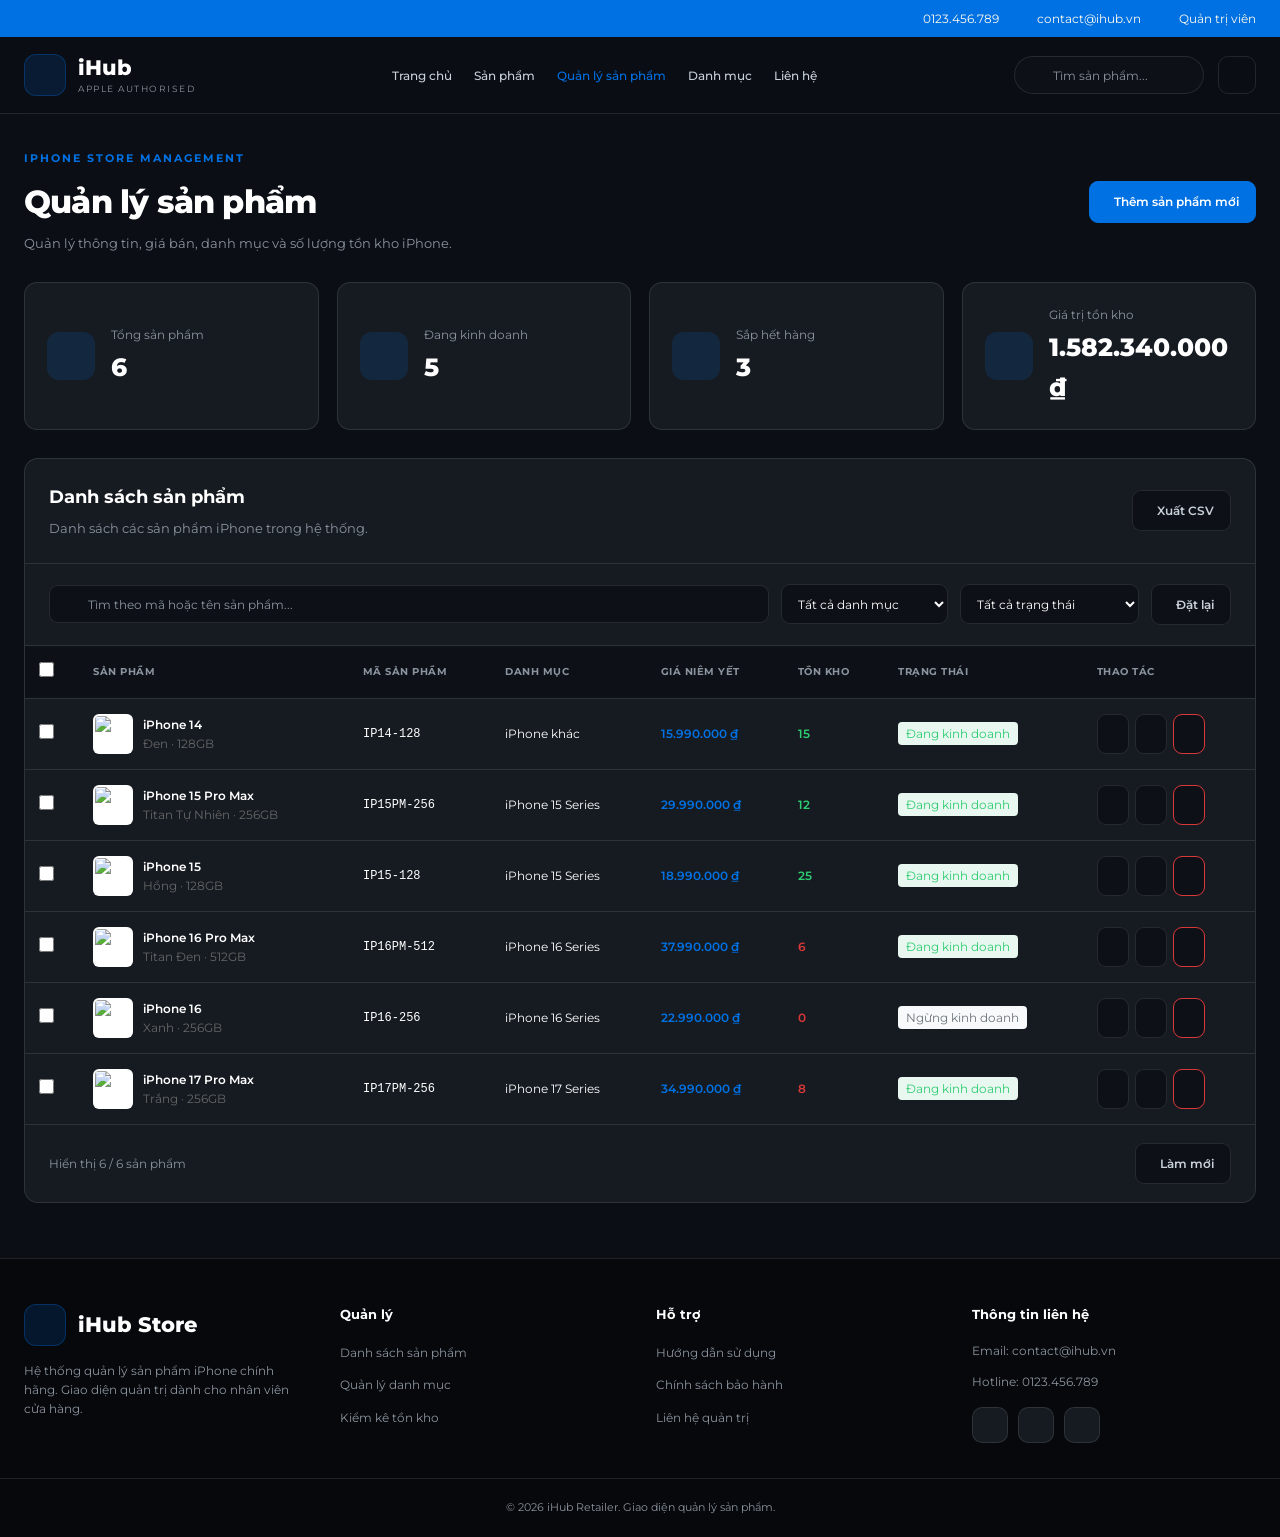
==== index.html @ ea2995e1 "Doi ten thanh index.html va Dua ra thu muc goc" ====
<!doctype html>
<html lang="vi">
<head>
    <meta charset="UTF-8">
    <meta name="viewport" content="width=device-width, initial-scale=1.0">
    <title>iHub - Quản lý sản phẩm</title>

    <link href="https://fonts.googleapis.com/css2?family=Montserrat:wght@400;500;600;700;800&display=swap"
          rel="stylesheet">

    <link rel="stylesheet"
          href="https://cdnjs.cloudflare.com/ajax/libs/font-awesome/7.3.1/css/all.min.css">

    <script src="https://unpkg.com/lucide@latest"></script>

    <link rel="stylesheet" href="Frontend/Css/Quan_LySP.css">
</head>
<body>

    <!-- TOP HEADER -->
    <div class="top-header">
        <div class="container">
            <div class="inner-wrap">
                <div class="inner-item">
                    <i class="fa-solid fa-phone"></i>
                    0123.456.789
                </div>

                <div class="inner-item">
                    <i class="fa-solid fa-envelope"></i>
                    contact@ihub.vn
                </div>

                <div class="inner-item">
                    <i class="fa-solid fa-user-shield"></i>
                    Quản trị viên
                </div>
            </div>
        </div>
    </div>
    <!-- END TOP HEADER -->

    <!-- HEADER -->
    <header class="header">
        <div class="container header-container">

            <a href="#" class="logo">
                <div class="logo-icon">
                    <i data-lucide="smartphone"></i>
                </div>

                <div class="logo-text">
                    <span class="brand-name">iHub</span>
                    <span class="brand-sub">Apple Authorised</span>
                </div>
            </a>

            <nav class="nav-menu">
                <ul>
                    <li>
                        <a href="#" class="nav-link">Trang chủ</a>
                    </li>
                    <li>
                        <a href="#" class="nav-link">Sản phẩm</a>
                    </li>
                    <li>
                        <a href="#" class="nav-link active">Quản lý sản phẩm</a>
                    </li>
                    <li>
                        <a href="#" class="nav-link">Danh mục</a>
                    </li>
                    <li>
                        <a href="#footer" class="nav-link">Liên hệ</a>
                    </li>
                </ul>
            </nav>

            <div class="header-actions">
                <div class="search-box">
                    <i data-lucide="search" class="search-icon"></i>
                    <input type="text" id="searchInput"
                           placeholder="Tìm sản phẩm...">
                </div>

                <button class="cart-btn" id="logoutBtn" title="Đăng xuất">
                    <i data-lucide="log-out"></i>
                </button>
            </div>

        </div>
    </header>
    <!-- END HEADER -->

    <!-- MAIN -->
    <main class="container product-management" id="products">

        <section class="page-heading">
            <div>
                <p class="eyebrow">IPHONE STORE MANAGEMENT</p>
                <h1>Quản lý sản phẩm</h1>
                <p class="description">
                    Quản lý thông tin, giá bán, danh mục và số lượng tồn kho iPhone.
                </p>
            </div>

            <button class="btn btn-primary" id="addBtn">
                <i data-lucide="plus"></i>
                Thêm sản phẩm mới
            </button>
        </section>

        <!-- THỐNG KÊ -->
        <section class="stats">
            <div class="stat-card">
                <div class="stat-icon">
                    <i data-lucide="smartphone"></i>
                </div>
                <div>
                    <p>Tổng sản phẩm</p>
                    <h2 id="totalStat">0</h2>
                </div>
            </div>

            <div class="stat-card">
                <div class="stat-icon">
                    <i data-lucide="check-circle"></i>
                </div>
                <div>
                    <p>Đang kinh doanh</p>
                    <h2 id="activeStat">0</h2>
                </div>
            </div>

            <div class="stat-card">
                <div class="stat-icon">
                    <i data-lucide="package"></i>
                </div>
                <div>
                    <p>Sắp hết hàng</p>
                    <h2 id="lowStat">0</h2>
                </div>
            </div>

            <div class="stat-card">
                <div class="stat-icon">
                    <i data-lucide="wallet"></i>
                </div>
                <div>
                    <p>Giá trị tồn kho</p>
                    <h2 id="valueStat">0 ₫</h2>
                </div>
            </div>
        </section>

        <!-- BỘ LỌC -->
        <section class="product-panel">

            <div class="panel-heading">
                <div>
                    <h2>Danh sách sản phẩm</h2>
                    <p class="description">
                        Danh sách các sản phẩm iPhone trong hệ thống.
                    </p>
                </div>

                <button class="btn btn-outline" id="exportBtn">
                    <i data-lucide="download"></i>
                    Xuất CSV
                </button>
            </div>

            <div class="filters">
                <div class="search-box search-product">
                    <i data-lucide="search" class="search-icon"></i>
                    <input type="text" id="tableSearch"
                           placeholder="Tìm theo mã hoặc tên sản phẩm...">
                </div>

                <select id="categoryFilter">
                    <option value="">Tất cả danh mục</option>
                    <option value="iPhone 15 Series">iPhone 15 Series</option>
                    <option value="iPhone 16 Series">iPhone 16 Series</option>
                    <option value="iPhone 17 Series">iPhone 17 Series</option>
                    <option value="iPhone khác">iPhone khác</option>
                </select>

                <select id="statusFilter">
                    <option value="">Tất cả trạng thái</option>
                    <option value="Đang kinh doanh">Đang kinh doanh</option>
                    <option value="Ngừng kinh doanh">Ngừng kinh doanh</option>
                </select>

                <button class="btn btn-outline" id="resetFilter">
                    <i data-lucide="rotate-ccw"></i>
                    Đặt lại
                </button>
            </div>

            <!-- BẢNG SẢN PHẨM -->
            <div class="table-wrap">
                <table>
                    <thead>
                        <tr>
                            <th><input type="checkbox" id="selectAll"></th>
                            <th>SẢN PHẨM</th>
                            <th>MÃ SẢN PHẨM</th>
                            <th>DANH MỤC</th>
                            <th>GIÁ NIÊM YẾT</th>
                            <th>TỒN KHO</th>
                            <th>TRẠNG THÁI</th>
                            <th>THAO TÁC</th>
                        </tr>
                    </thead>

                    <tbody id="productRows">
                        <!-- JavaScript hiển thị sản phẩm tại đây -->
                    </tbody>
                </table>
            </div>

            <div class="table-footer">
                <span id="resultCount">Hiển thị 0 sản phẩm</span>

                <button class="btn btn-outline" id="refreshBtn">
                    <i data-lucide="refresh-cw"></i>
                    Làm mới
                </button>
            </div>

        </section>
    </main>
    <!-- END MAIN -->

    <!-- FORM THÊM / SỬA SẢN PHẨM -->
    <div class="modal-backdrop" id="productModal">
        <div class="modal">

            <div class="modal-heading">
                <div>
                    <h2 id="modalTitle">Thêm sản phẩm mới</h2>
                    <p class="description">
                        Nhập thông tin chi tiết của sản phẩm.
                    </p>
                </div>

                <button class="close-btn" id="closeModal" type="button">
                    <i data-lucide="x"></i>
                </button>
            </div>

            <form id="productForm">
                <input type="hidden" id="originalCode">

                <div class="form-grid">
                    <label>
                        Mã sản phẩm *
                        <input type="text" id="code" required
                               placeholder="IP15PM-256">
                    </label>

                    <label>
                        Tên sản phẩm *
                        <input type="text" id="name" required
                               placeholder="iPhone 15 Pro Max">
                    </label>

                    <label>
                        Danh mục *
                        <select id="category" required>
                            <option value="">Chọn danh mục</option>
                            <option>iPhone 15 Series</option>
                            <option>iPhone 16 Series</option>
                            <option>iPhone 17 Series</option>
                            <option>iPhone khác</option>
                        </select>
                    </label>

                    <label>
                        Hình ảnh (URL) *
                        <input type="text" id="image" required
                               placeholder="URL hình ảnh">
                    </label>

                    <label>
                        Màu sắc *
                        <select id="color" required>
                            <option value="">Chọn màu</option>
                            <option>Titan Tự Nhiên</option>
                            <option>Titan Đen</option>
                            <option>Titan Trắng</option>
                            <option>Titan Xanh</option>
                            <option>Đen</option>
                            <option>Trắng</option>
                            <option>Xanh</option>
                            <option>Hồng</option>
                        </select>
                    </label>

                    <label>
                        Dung lượng *
                        <select id="storage" required>
                            <option value="">Chọn dung lượng</option>
                            <option>128GB</option>
                            <option>256GB</option>
                            <option>512GB</option>
                            <option>1TB</option>
                        </select>
                    </label>

                    <label>
                        Đơn giá (VNĐ) *
                        <input type="number" id="price" min="0" required>
                    </label>

                    <label>
                        Số lượng tồn kho *
                        <input type="number" id="stock" min="0"
                               step="1" required>
                    </label>

                    <label class="full">
                        Trạng thái kinh doanh *
                        <select id="status" required>
                            <option>Đang kinh doanh</option>
                            <option>Ngừng kinh doanh</option>
                        </select>
                    </label>
                </div>

                <p class="form-error" id="formError"></p>

                <div class="modal-actions">
                    <button type="button" class="btn btn-outline"
                            id="cancelModal">Hủy</button>
                    <button type="submit" class="btn btn-primary">
                        <i data-lucide="save"></i>
                        Lưu sản phẩm
                    </button>
                </div>
            </form>

        </div>
    </div>
    <!-- END FORM -->

    <!-- FOOTER -->
    <footer id="footer" class="footer">
        <div class="container footer-grid">

            <div class="footer-col">
                <div class="logo">
                    <div class="logo-icon">
                        <i data-lucide="smartphone"></i>
                    </div>
                    <span class="brand-name">iHub Store</span>
                </div>

                <p class="footer-desc">
                    Hệ thống quản lý sản phẩm iPhone chính hãng.
                    Giao diện quản trị dành cho nhân viên cửa hàng.
                </p>
            </div>

            <div class="footer-col">
                <h4 class="footer-heading">Quản lý</h4>
                <ul class="footer-links">
                    <li><a href="#products">Danh sách sản phẩm</a></li>
                    <li><a href="#products">Quản lý danh mục</a></li>
                    <li><a href="#products">Kiểm kê tồn kho</a></li>
                </ul>
            </div>

            <div class="footer-col">
                <h4 class="footer-heading">Hỗ trợ</h4>
                <ul class="footer-links">
                    <li><a href="#">Hướng dẫn sử dụng</a></li>
                    <li><a href="#">Chính sách bảo hành</a></li>
                    <li><a href="#">Liên hệ quản trị</a></li>
                </ul>
            </div>

            <div class="footer-col">
                <h4 class="footer-heading">Thông tin liên hệ</h4>
                <p class="contact-item">Email: contact@ihub.vn</p>
                <p class="contact-item">Hotline: 0123.456.789</p>

                <div class="social-icons">
                    <a href="#" aria-label="Facebook">
                        <i class="fa-brands fa-facebook-f"></i>
                    </a>
                    <a href="#" aria-label="YouTube">
                        <i class="fa-brands fa-youtube"></i>
                    </a>
                    <a href="#" aria-label="Instagram">
                        <i class="fa-brands fa-instagram"></i>
                    </a>
                </div>
            </div>

        </div>

        <div class="footer-bottom">
            <p>
                © 2026 iHub Retailer. Giao diện quản lý sản phẩm.
            </p>
        </div>
    </footer>
    <!-- END FOOTER -->

    <div class="toast" id="toast"></div>

    <script src="Frontend/Js/Quan_LySP.js"></script>
    <script>
        lucide.createIcons();
    </script>

</body>
</html>
---- Frontend/Css/Quan_LySP.css ----
/* =====================================================
   1. BIẾN MÀU SẮC - APPLE DARK
===================================================== */
:root {
    --primary-dark: #0b0e14;
    --accent-blue: #0071e3;
    --card-bg: #161b22;
    --card-img-bg: #0d1117;
    --text-white: #ffffff;
    --text-gray: #8b949e;
    --border-color: rgba(255, 255, 255, 0.1);
    --accent-hover: #0077ed;
    --input-bg: #0d1117;
    --success: #238636;
    --warning: #d29922;
    --danger: #f85149;
}

/* =====================================================
   2. RESET VÀ THIẾT LẬP CHUNG
===================================================== */
* {
    margin: 0;
    padding: 0;
    box-sizing: border-box;
}

html {
    scroll-behavior: smooth;
}

body {
    background: var(--primary-dark);
    color: var(--text-white);
    font-family: "Montserrat", -apple-system, BlinkMacSystemFont,
        "Segoe UI", Roboto, sans-serif;
    font-size: 14px;
    line-height: 1.6;
}

button,
input,
select {
    font: inherit;
}

button {
    cursor: pointer;
}

a {
    color: inherit;
}

.container {
    width: 100%;
    max-width: 1400px;
    margin: 0 auto;
    padding: 0 24px;
}

.description {
    color: var(--text-gray);
    font-size: 13px;
    margin-top: 6px;
}

.eyebrow {
    color: var(--accent-blue);
    font-size: 11px;
    font-weight: 700;
    letter-spacing: 2px;
    margin-bottom: 8px;
}

/* =====================================================
   3. TOP HEADER
===================================================== */
.top-header {
    background: var(--accent-blue);
    padding: 9px 0;
}

.top-header .inner-wrap {
    display: flex;
    align-items: center;
    justify-content: flex-end;
    flex-wrap: wrap;
    gap: 30px;
}

.top-header .inner-item {
    display: inline-flex;
    align-items: center;
    gap: 8px;
    color: #fffbeb;
    font-size: 12px;
}

/* =====================================================
   4. HEADER VÀ LOGO
===================================================== */
.header {
    position: sticky;
    top: 0;
    z-index: 100;
    background: rgba(11, 14, 20, 0.92);
    backdrop-filter: blur(12px);
    -webkit-backdrop-filter: blur(12px);
    border-bottom: 1px solid var(--border-color);
}

.header-container {
    min-height: 76px;
    display: flex;
    justify-content: space-between;
    align-items: center;
    gap: 24px;
}

.logo {
    display: inline-flex;
    align-items: center;
    gap: 12px;
    flex-shrink: 0;
    color: var(--text-white);
    text-decoration: none;
}

.logo-icon {
    width: 42px;
    height: 42px;
    display: flex;
    align-items: center;
    justify-content: center;
    color: var(--accent-blue);
    background: rgba(0, 113, 227, 0.15);
    border: 1px solid rgba(0, 113, 227, 0.3);
    border-radius: 12px;
}

.logo-icon svg {
    width: 22px;
    height: 22px;
}

.logo-text {
    display: flex;
    flex-direction: column;
}

.brand-name {
    font-size: 21px;
    font-weight: 800;
    line-height: 1.3;
}

.brand-sub {
    color: var(--text-gray);
    font-size: 9px;
    letter-spacing: 1.5px;
    text-transform: uppercase;
}

/* =====================================================
   5. MENU ĐIỀU HƯỚNG
===================================================== */
.nav-menu {
    flex: 1;
    min-width: 0;
}

.nav-menu ul {
    display: flex;
    justify-content: center;
    align-items: center;
    gap: 22px;
    list-style: none;
}

.nav-link {
    display: inline-block;
    padding: 10px 0;
    color: #c9d1d9;
    font-size: 12px;
    font-weight: 500;
    text-decoration: none;
    white-space: nowrap;
    transition: color 0.25s;
}

.nav-link:hover,
.nav-link.active {
    color: var(--accent-blue);
}

/* =====================================================
   6. Ô TÌM KIẾM VÀ NÚT ĐĂNG XUẤT
===================================================== */
.header-actions {
    display: flex;
    align-items: center;
    gap: 14px;
}

.search-box {
    position: relative;
    min-width: 0;
}

.search-icon {
    position: absolute;
    top: 50%;
    left: 13px;
    width: 16px;
    height: 16px;
    color: var(--text-gray);
    transform: translateY(-50%);
    pointer-events: none;
}

.search-box input {
    width: 190px;
    height: 38px;
    padding: 8px 12px 8px 38px;
    background: var(--input-bg);
    color: var(--text-white);
    border: 1px solid var(--border-color);
    border-radius: 22px;
    outline: none;
    font-size: 12px;
    transition: width 0.25s, border-color 0.25s;
}

.search-box input::placeholder {
    color: var(--text-gray);
}

.search-box input:focus {
    width: 220px;
    border-color: var(--accent-blue);
    box-shadow: 0 0 10px rgba(0, 113, 227, 0.2);
}

.cart-btn {
    display: inline-flex;
    align-items: center;
    justify-content: center;
    width: 38px;
    height: 38px;
    background: transparent;
    color: var(--text-white);
    border: 1px solid var(--border-color);
    border-radius: 10px;
    transition: all 0.25s;
}

.cart-btn:hover {
    background: rgba(0, 113, 227, 0.15);
    color: var(--accent-blue);
    border-color: var(--accent-blue);
}

/* =====================================================
   7. NỘI DUNG QUẢN LÝ SẢN PHẨM
===================================================== */
.product-management {
    padding-top: 36px;
    padding-bottom: 45px;
    min-height: 550px;
}

.page-heading {
    display: flex;
    align-items: center;
    justify-content: space-between;
    gap: 20px;
    margin-bottom: 28px;
}

.page-heading h1 {
    color: var(--text-white);
    font-size: clamp(24px, 3vw, 32px);
    font-weight: 800;
    letter-spacing: -0.8px;
}

/* =====================================================
   8. NÚT BẤM
===================================================== */
.btn {
    display: inline-flex;
    align-items: center;
    justify-content: center;
    gap: 8px;
    min-height: 40px;
    padding: 10px 16px;
    border: 1px solid transparent;
    border-radius: 9px;
    font-size: 12px;
    font-weight: 600;
    white-space: nowrap;
    transition: all 0.25s;
}

.btn svg {
    width: 16px;
    height: 16px;
}

.btn-primary {
    color: #fff;
    background: var(--accent-blue);
    border-color: var(--accent-blue);
}

.btn-primary:hover {
    background: var(--accent-hover);
    border-color: var(--accent-hover);
    box-shadow: 0 4px 15px rgba(0, 113, 227, 0.2);
    transform: translateY(-1px);
}

.btn-outline {
    color: #c9d1d9;
    background: var(--input-bg);
    border-color: var(--border-color);
}

.btn-outline:hover {
    color: var(--accent-blue);
    background: rgba(0, 113, 227, 0.12);
    border-color: var(--accent-blue);
}

.btn:focus-visible,
button:focus-visible,
a:focus-visible {
    outline: 2px solid var(--accent-blue);
    outline-offset: 3px;
}

/* =====================================================
   9. THẺ THỐNG KÊ
===================================================== */
.stats {
    display: grid;
    grid-template-columns: repeat(4, minmax(0, 1fr));
    gap: 18px;
    margin-bottom: 28px;
}

.stat-card {
    display: flex;
    align-items: center;
    gap: 16px;
    min-width: 0;
    padding: 22px;
    background: var(--card-bg);
    border: 1px solid var(--border-color);
    border-radius: 13px;
    transition: border-color 0.25s, transform 0.25s;
}

.stat-card:hover {
    border-color: rgba(0, 113, 227, 0.5);
    transform: translateY(-2px);
}

.stat-icon {
    display: flex;
    align-items: center;
    justify-content: center;
    flex-shrink: 0;
    width: 48px;
    height: 48px;
    background: rgba(0, 113, 227, 0.15);
    color: var(--accent-blue);
    border-radius: 12px;
}

.stat-icon svg {
    width: 23px;
    height: 23px;
}

.stat-card p {
    margin-bottom: 3px;
    color: var(--text-gray);
    font-size: 12px;
}

.stat-card h2 {
    color: var(--text-white);
    font-size: 25px;
    font-weight: 800;
    overflow-wrap: anywhere;
}

/* =====================================================
   10. KHUNG DANH SÁCH SẢN PHẨM
===================================================== */
.product-panel {
    overflow: hidden;
    background: var(--card-bg);
    border: 1px solid var(--border-color);
    border-radius: 14px;
}

.panel-heading {
    display: flex;
    justify-content: space-between;
    align-items: center;
    gap: 16px;
    padding: 24px;
    border-bottom: 1px solid var(--border-color);
}

.panel-heading h2 {
    color: var(--text-white);
    font-size: 18px;
    font-weight: 700;
}

/* =====================================================
   11. BỘ LỌC VÀ TÌM KIẾM
===================================================== */
.filters {
    display: flex;
    align-items: center;
    gap: 12px;
    flex-wrap: wrap;
    padding: 20px 24px;
    border-bottom: 1px solid var(--border-color);
}

.search-product {
    flex: 1 1 240px;
}

.search-product input {
    width: 100%;
    border-radius: 9px;
}

.search-product input:focus {
    width: 100%;
}

.filters select {
    min-width: 155px;
    height: 40px;
    padding: 0 32px 0 12px;
    background: var(--input-bg);
    color: var(--text-white);
    border: 1px solid var(--border-color);
    border-radius: 9px;
    outline: none;
    font-size: 12px;
}

.filters select:focus {
    border-color: var(--accent-blue);
}

select option {
    background: var(--card-bg);
    color: var(--text-white);
}

/* =====================================================
   12. BẢNG SẢN PHẨM
===================================================== */
.table-wrap {
    width: 100%;
    overflow-x: auto;
}

table {
    width: 100%;
    min-width: 1000px;
    border-collapse: collapse;
    background: var(--card-bg);
    color: var(--text-white);
    text-align: left;
}

thead {
    background: #0d1117;
}

th {
    padding: 16px 14px;
    color: var(--text-gray);
    border-bottom: 1px solid var(--border-color);
    font-size: 10px;
    font-weight: 700;
    letter-spacing: 0.5px;
    white-space: nowrap;
}

td {
    padding: 15px 14px;
    border-bottom: 1px solid var(--border-color);
    font-size: 12px;
    vertical-align: middle;
}

tbody tr {
    transition: background 0.2s;
}

tbody tr:hover {
    background: rgba(0, 113, 227, 0.06);
}

tbody tr:last-child td {
    border-bottom: none;
}

td input[type="checkbox"],
th input[type="checkbox"] {
    width: 15px;
    height: 15px;
    accent-color: var(--accent-blue);
    cursor: pointer;
}

/* Tên, ảnh và mã sản phẩm */
.product-info {
    display: flex;
    align-items: center;
    gap: 12px;
    min-width: 200px;
}

.product-img {
    display: flex;
    align-items: center;
    justify-content: center;
    flex-shrink: 0;
    width: 48px;
    height: 55px;
    overflow: hidden;
    background: var(--card-img-bg);
    border: 1px solid var(--border-color);
    border-radius: 8px;
}

.product-img img {
    width: 100%;
    height: 100%;
    object-fit: contain;
}

.product-name {
    color: var(--text-white);
    font-size: 12px;
    font-weight: 700;
}

.product-meta,
.code {
    color: var(--text-gray);
    font-size: 11px;
}

.price {
    color: var(--text-white);
    font-weight: 700;
    white-space: nowrap;
}

/* =====================================================
   13. TRẠNG THÁI VÀ TỒN KHO
===================================================== */
.pill {
    display: inline-flex;
    align-items: center;
    gap: 6px;
    padding: 5px 9px;
    border-radius: 20px;
    font-size: 10px;
    font-weight: 600;
    white-space: nowrap;
}

.pill.on {
    background: rgba(35, 134, 54, 0.18);
    color: #3fb950;
}

.pill.off {
    background: rgba(248, 81, 73, 0.15);
    color: var(--danger);
}

.stock-low {
    color: var(--warning);
    font-weight: 700;
}

.stock-ok {
    color: #3fb950;
    font-weight: 600;
}

/* Nút thao tác nếu được tạo bởi JavaScript */
.action-btn {
    display: inline-flex;
    align-items: center;
    justify-content: center;
    width: 32px;
    height: 32px;
    margin-right: 4px;
    color: #c9d1d9;
    background: var(--input-bg);
    border: 1px solid var(--border-color);
    border-radius: 7px;
    transition: all 0.2s;
}

.action-btn:hover {
    color: var(--accent-blue);
    border-color: var(--accent-blue);
    background: rgba(0, 113, 227, 0.12);
}

.action-btn.danger:hover {
    color: var(--danger);
    border-color: var(--danger);
    background: rgba(248, 81, 73, 0.1);
}

/* =====================================================
   14. CHÂN BẢNG
===================================================== */
.table-footer {
    display: flex;
    justify-content: space-between;
    align-items: center;
    gap: 12px;
    padding: 18px 24px;
    color: var(--text-gray);
    border-top: 1px solid var(--border-color);
    font-size: 12px;
}

/* =====================================================
   15. FORM THÊM / SỬA SẢN PHẨM
===================================================== */
.modal-backdrop {
    position: fixed;
    inset: 0;
    z-index: 1000;
    display: none;
    align-items: center;
    justify-content: center;
    padding: 20px;
    overflow-y: auto;
    background: rgba(0, 0, 0, 0.75);
    backdrop-filter: blur(5px);
}

.modal-backdrop.show {
    display: flex;
}

.modal {
    width: 100%;
    max-width: 700px;
    max-height: calc(100vh - 40px);
    overflow-y: auto;
    background: var(--card-bg);
    color: var(--text-white);
    border: 1px solid var(--border-color);
    border-radius: 16px;
    box-shadow: 0 20px 70px rgba(0, 0, 0, 0.45);
    animation: modalAppear 0.2s ease;
}

@keyframes modalAppear {
    from {
        opacity: 0;
        transform: translateY(10px);
    }

    to {
        opacity: 1;
        transform: translateY(0);
    }
}

.modal-heading {
    display: flex;
    justify-content: space-between;
    align-items: flex-start;
    gap: 16px;
    padding: 24px;
    border-bottom: 1px solid var(--border-color);
}

.modal-heading h2 {
    font-size: 20px;
}

.close-btn {
    display: flex;
    align-items: center;
    justify-content: center;
    width: 35px;
    height: 35px;
    flex-shrink: 0;
    color: var(--text-gray);
    background: transparent;
    border: 1px solid var(--border-color);
    border-radius: 8px;
}

.close-btn:hover {
    color: var(--text-white);
    background: #30363d;
}

#productForm {
    padding: 24px;
}

.form-grid {
    display: grid;
    grid-template-columns: repeat(2, minmax(0, 1fr));
    gap: 18px;
}

.form-grid label {
    display: flex;
    flex-direction: column;
    gap: 8px;
    min-width: 0;
    color: #c9d1d9;
    font-size: 12px;
    font-weight: 600;
}

.form-grid .full {
    grid-column: 1 / -1;
}

.form-grid input,
.form-grid select {
    width: 100%;
    min-width: 0;
    height: 42px;
    padding: 0 12px;
    background: var(--input-bg);
    color: var(--text-white);
    border: 1px solid var(--border-color);
    border-radius: 8px;
    outline: none;
    font-size: 12px;
}

.form-grid input::placeholder {
    color: #68717d;
}

.form-grid input:focus,
.form-grid select:focus {
    border-color: var(--accent-blue);
    box-shadow: 0 0 8px rgba(0, 113, 227, 0.2);
}

.form-error {
    margin-top: 12px;
    color: var(--danger);
    font-size: 12px;
}

.modal-actions {
    display: flex;
    justify-content: flex-end;
    gap: 10px;
    margin-top: 24px;
    padding-top: 20px;
    border-top: 1px solid var(--border-color);
}

/* =====================================================
   16. THÔNG BÁO
===================================================== */
.toast {
    position: fixed;
    right: 24px;
    bottom: 24px;
    z-index: 2000;
    max-width: calc(100vw - 32px);
    padding: 14px 20px;
    background: var(--card-bg);
    color: var(--text-white);
    border: 1px solid var(--border-color);
    border-left: 4px solid var(--accent-blue);
    border-radius: 10px;
    box-shadow: 0 8px 28px rgba(0, 0, 0, 0.4);
    opacity: 0;
    visibility: hidden;
    transform: translateY(10px);
    transition: all 0.25s;
}

.toast.show {
    opacity: 1;
    visibility: visible;
    transform: translateY(0);
}

.form-error:empty {
    display: none;
}

/* =====================================================
   17. FOOTER
===================================================== */
.footer {
    margin-top: 10px;
    padding-top: 45px;
    background: #06080c;
    border-top: 1px solid var(--border-color);
}

.footer-grid {
    display: grid;
    grid-template-columns: repeat(4, minmax(0, 1fr));
    gap: 32px;
    padding-bottom: 35px;
}

.footer-col {
    min-width: 0;
}

.footer-col .logo {
    margin-bottom: 15px;
}

.footer-desc,
.contact-item {
    margin-bottom: 12px;
    color: var(--text-gray);
    font-size: 12px;
}

.footer-heading {
    margin-bottom: 16px;
    color: var(--text-white);
    font-size: 13px;
    font-weight: 700;
}

.footer-links {
    list-style: none;
}

.footer-links li {
    margin-bottom: 10px;
}

.footer-links a {
    color: var(--text-gray);
    font-size: 12px;
    text-decoration: none;
    transition: color 0.2s;
}

.footer-links a:hover {
    color: var(--accent-blue);
}

.social-icons {
    display: flex;
    gap: 10px;
    margin-top: 16px;
}

.social-icons a {
    display: flex;
    align-items: center;
    justify-content: center;
    width: 36px;
    height: 36px;
    color: var(--text-white);
    background: var(--card-bg);
    border: 1px solid var(--border-color);
    border-radius: 10px;
    text-decoration: none;
    transition: all 0.25s;
}

.social-icons a:hover {
    color: white;
    background: var(--accent-blue);
    border-color: var(--accent-blue);
}

.social-icons .ytb:hover {
    background: #e62117;
    border-color: #e62117;
}

.social-icons .insta:hover {
    background: #ee02ad;
    border-color: #ee02ad;
}

.footer-bottom {
    padding: 20px 24px;
    color: var(--text-gray);
    border-top: 1px solid var(--border-color);
    text-align: center;
    font-size: 11px;
}

/* =====================================================
   18. THANH CUỘN
===================================================== */
::-webkit-scrollbar {
    width: 8px;
    height: 8px;
}

::-webkit-scrollbar-track {
    background: var(--primary-dark);
}

::-webkit-scrollbar-thumb {
    background: #30363d;
    border-radius: 10px;
}

::-webkit-scrollbar-thumb:hover {
    background: #484f58;
}

/* =====================================================
   19. RESPONSIVE - TABLET
===================================================== */
@media (max-width: 1100px) {
    .header-container {
        flex-wrap: wrap;
        padding-top: 12px;
        padding-bottom: 12px;
    }

    .nav-menu {
        order: 3;
        flex-basis: 100%;
    }

    .nav-menu ul {
        justify-content: flex-start;
        flex-wrap: wrap;
        gap: 10px 24px;
    }

    .stats {
        grid-template-columns: repeat(2, minmax(0, 1fr));
    }

    .footer-grid {
        grid-template-columns: repeat(2, minmax(0, 1fr));
    }
}

/* =====================================================
   20. RESPONSIVE - ĐIỆN THOẠI
===================================================== */
@media (max-width: 767px) {
    .container {
        padding-right: 16px;
        padding-left: 16px;
    }

    .top-header {
        display: none;
    }

    .header-container {
        gap: 12px;
    }

    .nav-menu ul {
        gap: 8px 18px;
    }

    .nav-link {
        font-size: 11px;
    }

    .header-actions {
        flex: 1;
        justify-content: flex-end;
    }

    .header-actions .search-box {
        flex: 1;
        max-width: 220px;
    }

    .header-actions .search-box input,
    .header-actions .search-box input:focus {
        width: 100%;
    }

    .product-management {
        padding-top: 25px;
        padding-bottom: 30px;
    }

    .page-heading {
        align-items: flex-start;
        flex-direction: column;
    }

    .page-heading .btn {
        width: 100%;
    }

    .stats {
        gap: 12px;
    }

    .stat-card {
        gap: 10px;
        padding: 14px;
    }

    .stat-icon {
        width: 38px;
        height: 38px;
    }

    .stat-card h2 {
        font-size: 20px;
    }

    .stat-card p {
        font-size: 11px;
    }

    .panel-heading {
        align-items: flex-start;
        flex-direction: column;
        padding: 18px;
    }

    .filters {
        padding: 16px;
    }

    .filters > * {
        width: 100%;
    }

    .filters select {
        width: 100%;
    }

    .table-footer {
        padding: 16px;
        flex-wrap: wrap;
    }

    .form-grid {
        grid-template-columns: 1fr;
    }

    .form-grid .full {
        grid-column: auto;
    }

    .modal-backdrop {
        padding: 10px;
    }

    .modal {
        max-height: calc(100vh - 20px);
    }

    .modal-heading,
    #productForm {
        padding: 18px;
    }

    .footer-grid {
        grid-template-columns: 1fr;
        gap: 25px;
    }
}

@media (max-width: 380px) {
    .stats {
        grid-template-columns: 1fr;
    }

    .brand-name {
        font-size: 18px;
    }

    .nav-menu ul {
        gap: 6px 12px;
    }
}
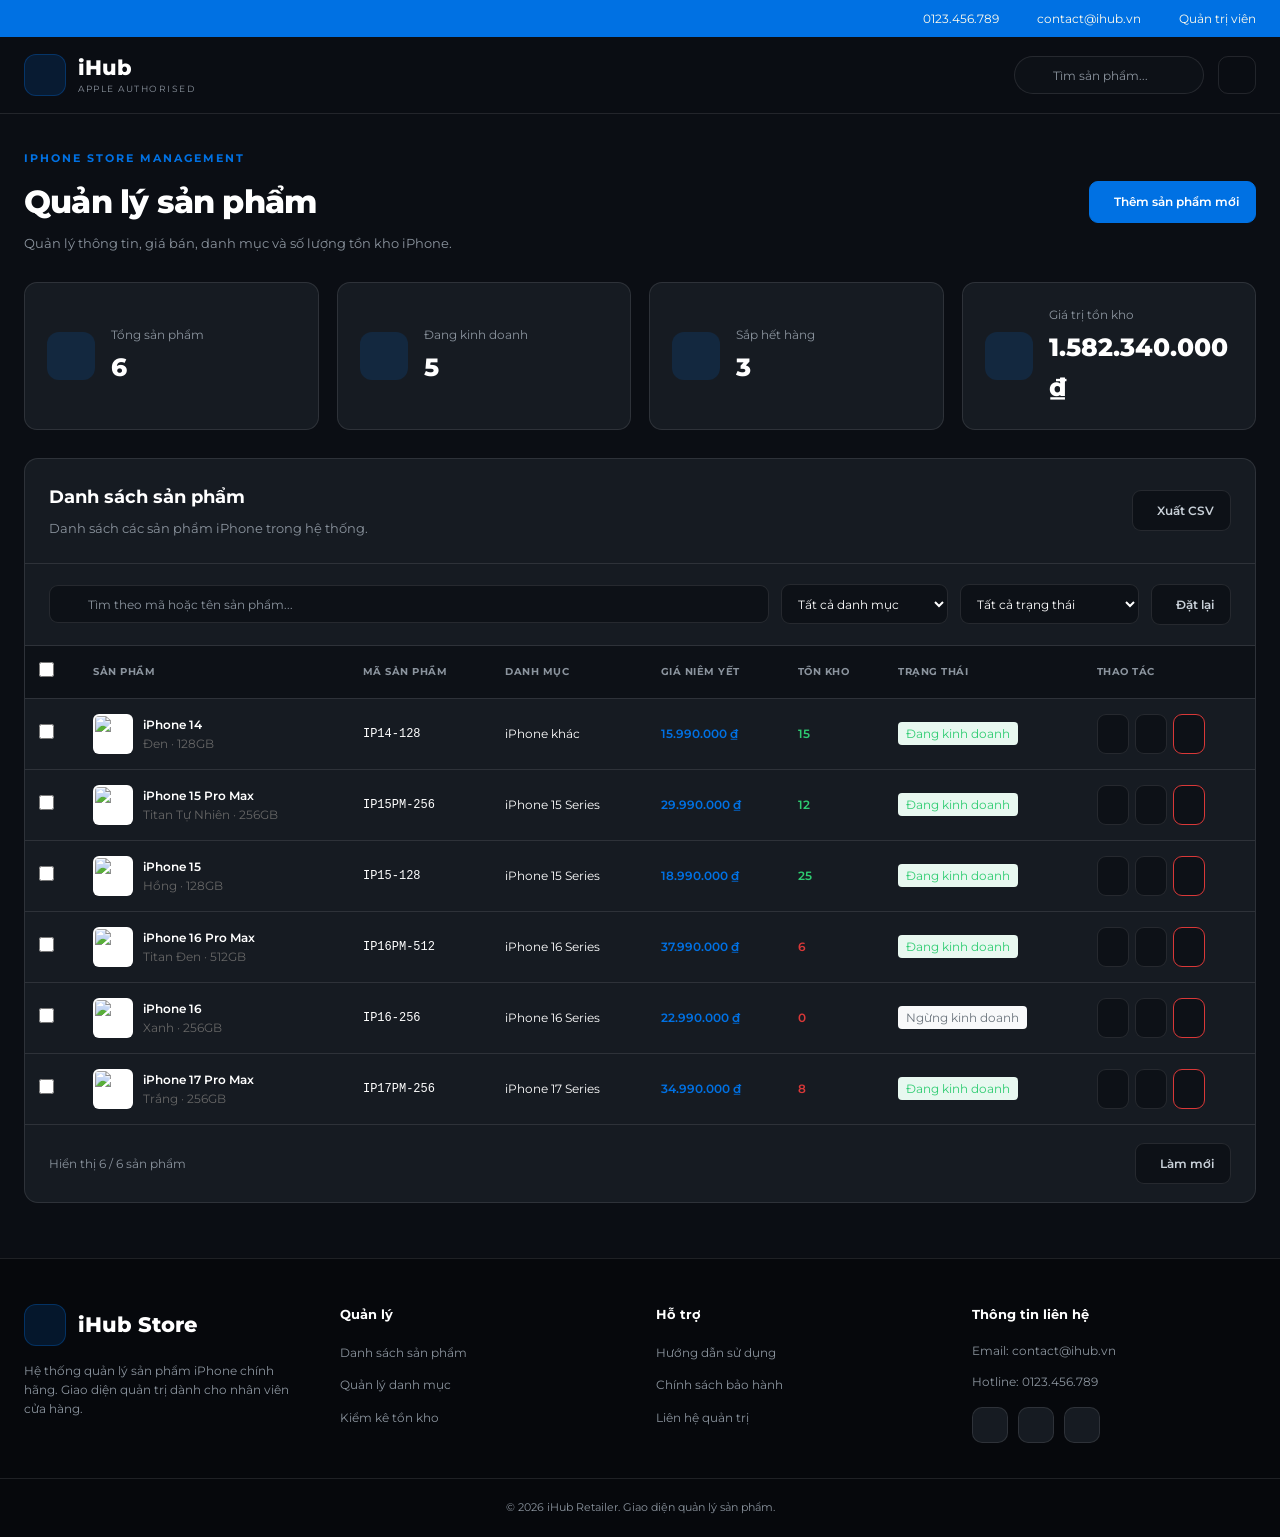
==== commit c9ad6cad: "remove menu" ====
--- a/index.html
+++ b/index.html
@@ -55,27 +55,6 @@
                     <span class="brand-sub">Apple Authorised</span>
                 </div>
             </a>
-
-            <nav class="nav-menu">
-                <ul>
-                    <li>
-                        <a href="#" class="nav-link">Trang chủ</a>
-                    </li>
-                    <li>
-                        <a href="#" class="nav-link">Sản phẩm</a>
-                    </li>
-                    <li>
-                        <a href="#" class="nav-link active">Quản lý sản phẩm</a>
-                    </li>
-                    <li>
-                        <a href="#" class="nav-link">Danh mục</a>
-                    </li>
-                    <li>
-                        <a href="#footer" class="nav-link">Liên hệ</a>
-                    </li>
-                </ul>
-            </nav>
-
             <div class="header-actions">
                 <div class="search-box">
                     <i data-lucide="search" class="search-icon"></i>
